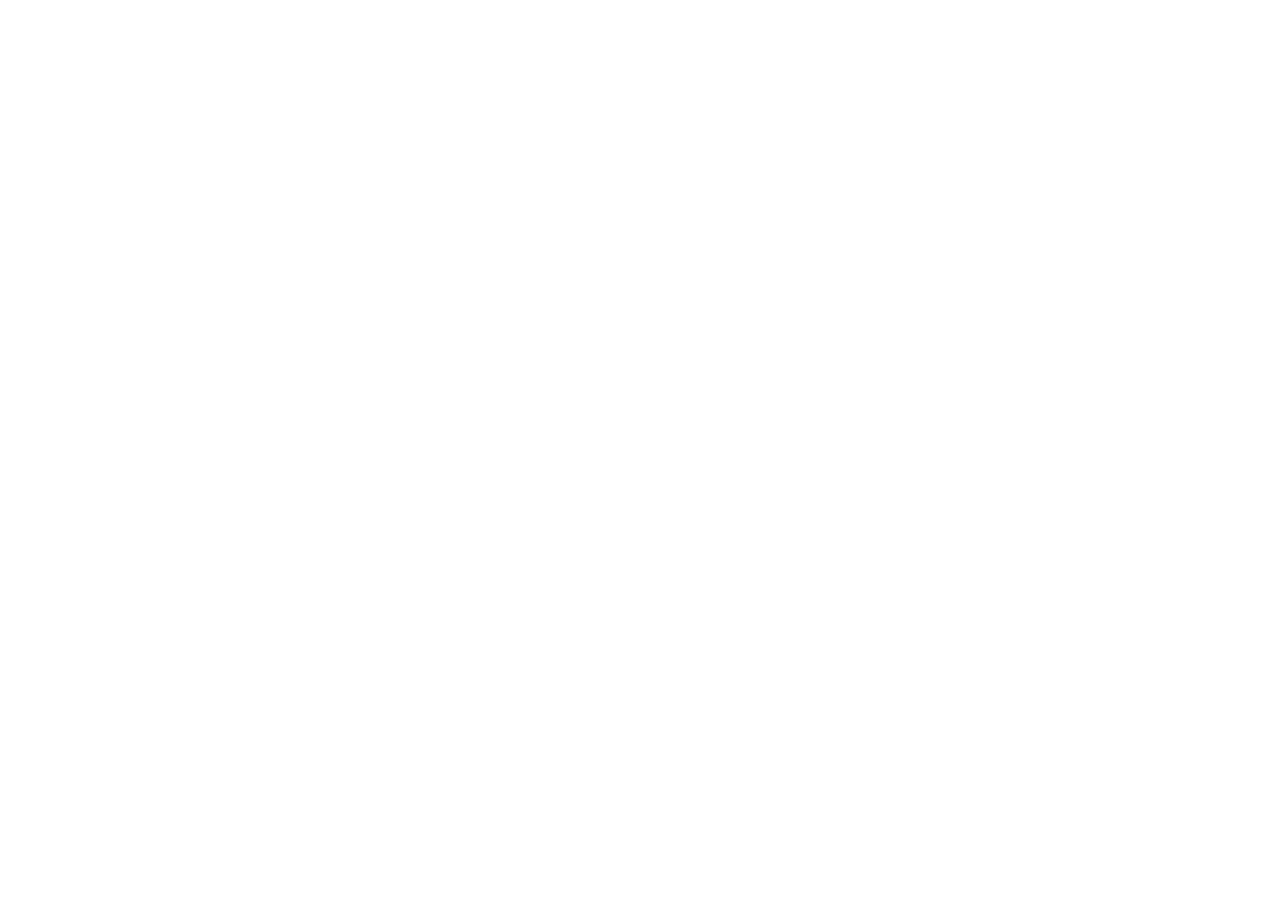
==== index.html @ b0abeb09 "Initial commit" ====
<!DOCTYPE html>

<!DOCTYPE html>
<html>
<head>
    <meta charset="utf-8">
    <meta http-equiv="X-UA-Compatible" content="IE=edge,chrome=1">
    <meta name="description" content="" />
    <meta name="author" content="" />
    <meta name="keywords" content="creative developer" />
    <meta name="viewport" content="width=device-width, initial-scale=1, minimum-scale=1, maximum-scale=1">
    <meta id="viewport" name='viewport'>
    <meta property="og:site_name" content="" />
    <meta property="og:url" content="http://www.cameronconway.co.uk/">
    <meta property="og:title" content="">
    <meta property="og:description" content="">
    <meta name="google-site-verification" content="sNT5twqfQQoyEocj9XzSA1aJ7iYpX0CcwE7xNDuxiaE" />


    <title></title>
    <meta charset="utf-8">
    <link rel="stylesheet" type="text/css" href="css/style.css">
    <link href="https://fonts.googleapis.com/css?family=Roboto" rel="stylesheet">
    <!-- <link href='https://fonts.googleapis.com/css?family=Roboto+Slab:400,300' rel='stylesheet' type='text/css'> -->

    <link rel="stylesheet" href="https://cdnjs.cloudflare.com/ajax/libs/font-awesome/4.7.0/css/font-awesome.min.css">

    <link rel="shortcut icon" href="images/qianqian-ye-favicon.png">
    <link rel="apple-touch-icon" href="images/qianqian-ye-favicon.png">


</head>
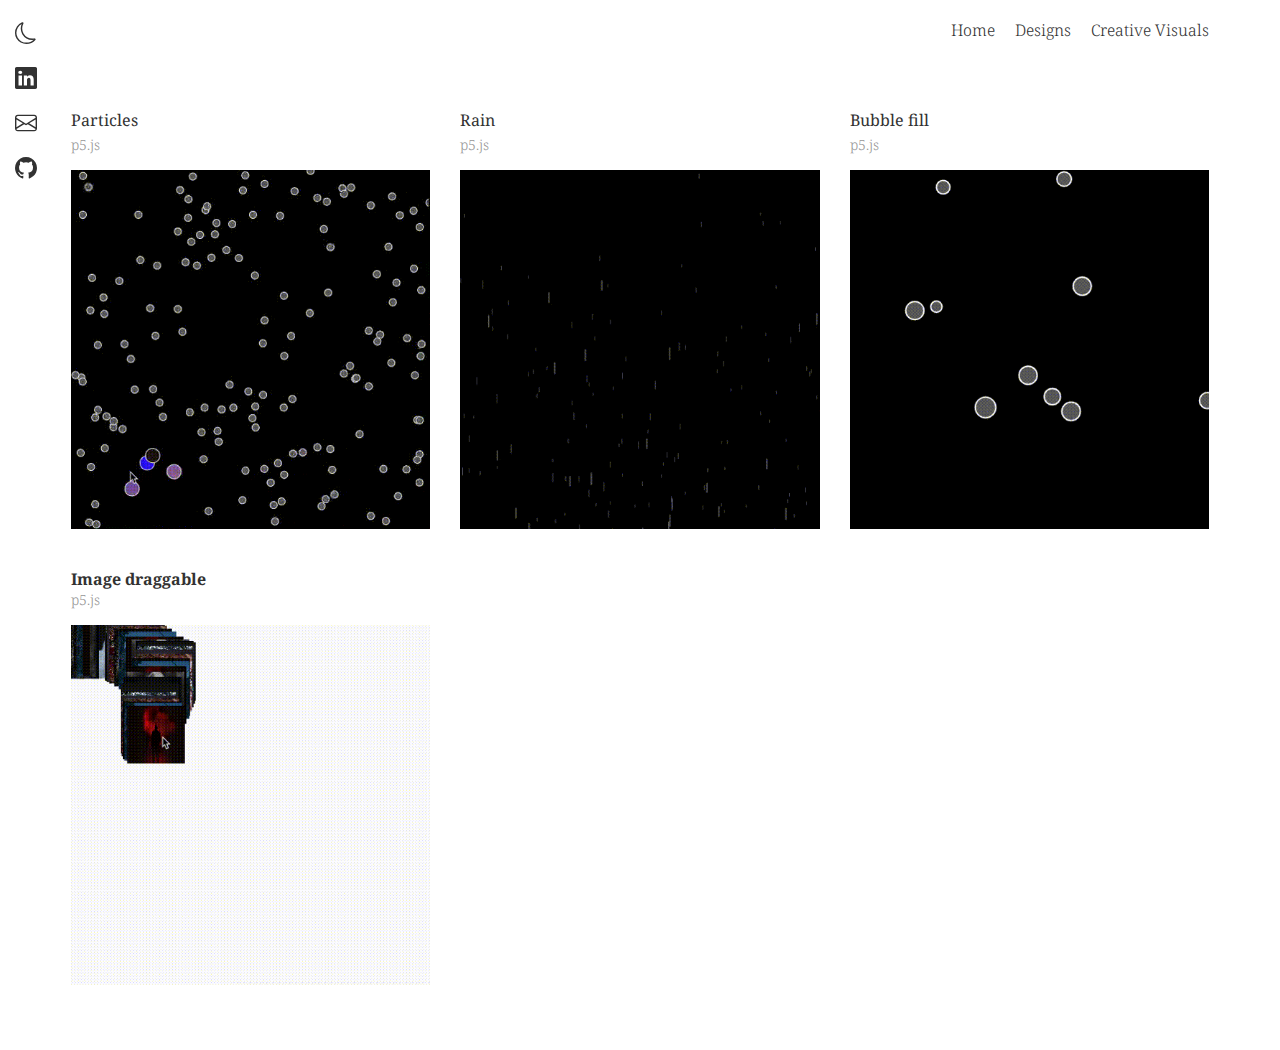
==== commit 1c25895e: "Updates" ====
--- a/index.html
+++ b/index.html
@@ -20,13 +20,130 @@
     <title></title>
     <meta charset="utf-8">
     <link rel="stylesheet" type="text/css" href="css/style.css">
-    <link href="https://fonts.googleapis.com/css?family=Roboto" rel="stylesheet">
-    <!-- <link href='https://fonts.googleapis.com/css?family=Roboto+Slab:400,300' rel='stylesheet' type='text/css'> -->
 
-    <link rel="stylesheet" href="https://cdnjs.cloudflare.com/ajax/libs/font-awesome/4.7.0/css/font-awesome.min.css">
+    <link rel="shortcut icon" href="favicon.png">
+    <link rel="apple-touch-icon" href="favicon.png">
 
-    <link rel="shortcut icon" href="images/qianqian-ye-favicon.png">
-    <link rel="apple-touch-icon" href="images/qianqian-ye-favicon.png">
+    <!DOCTYPE html>
+<html lang="en">
+    <head>
+        <meta charset="UTF-8" />
+        <meta name="viewport" content="width=device-width, initial-scale=1" />
+        <meta http-equiv="X-UA-Compatible" content="ie=edge" />
+        <link ref="canonical" href="https://cameronconway.co.uk" />
+        <title>Cameron Conway</title>
+        <!-- Basics -->
+        <meta name="author" content="Cameron Conway" />
+        <meta name="description" content="Cameron Conway's portfolio website" />
+        <meta
+            name="keywords"
+            content="web development, design, portfolio, projects, software, software engineering, accessibility, user friendly, websites, JavaScript, HTML, CSS, p5.js, React"
+        />
+        <!-- Open Graph -->
+        <meta property="og:title" content="Cameron Conway" />
+        <meta property="og:type" content="website" />
+        <meta
+            property="og:description"
+            content="Cameron Conway's portfolio website."
+        />
+        <!-- <meta property="og:image" content="" /> -->
+        <meta property="og:locale" content="en_GB" />
+        <meta property="og:url" content="https://cameronconway.co.uk" />
+
+        <!-- CSS -->
+        <link rel="stylesheet" href="styles/global.css" />
+        <link rel="stylesheet" href="styles/icon-navigation.css" />
+        <link rel="stylesheet" href="styles/projects.css" />
+
+        <!-- CDNs -->
+        <link rel="stylesheet" href="https://cdn.jsdelivr.net/npm/bootstrap-icons@1.10.5/font/bootstrap-icons.css">
+
+        <!-- Fonts -->
+        <link rel="preconnect" href="https://fonts.googleapis.com" />
+        <link rel="preconnect" href="https://fonts.gstatic.com" crossorigin />
+        <link
+            href="https://fonts.googleapis.com/css2?family=Noto+Serif:wght@100;200;300;400;500&display=swap"
+            rel="stylesheet"
+        />
+
+        <!-- Favicon -->
+        <!-- <link rel="shortcut icon" href="">
+        <link rel="apple-touch-icon" href=""> -->
+        <!-- <meta name="theme-color" content="#319197"> -->
+    </head>
+    <body>
+        <div class="app-container light-mode">
+            <div class="wrapper">
+
+                <!-- Icon Navigation -->
+                <nav class="navigation">
+                    <div class="icon-navigation-container">
+                        <!-- Change icon from 'lightbulb' to 'moon' -->
+                        <button id="dark-mode" data-darkmode="false" onclick=updateDarkMode(this)>
+                            <i class="bi bi-moon"></i>
+                        </button>
+
+                        <div class="social-item">
+                            <a href="https://www.linkedin.com/in/cameronteconway" title="Find me on LinkedIn" target="_blank">
+                                <i class="bi bi-linkedin"></i>
+                            </a>
+                        </div>
+                        <div class="social-item">
+                            <a href="mailto:cameronteconway@outlook.com" title="Send an email to Cameron Conway" target="_blank">
+                                <i class="bi bi-envelope"></i>
+                            </a>
+                        </div>
+                        <div class="social-item">
+                            <a href="https://github.com/cameronteconway" title="View my work on GitHub" target="_blank">
+                                <i class="bi bi-github"></i>
+                            </a>
+                        </div>
+
+                    </div>
+                    <div class="primary-nav">
+                        <ul>
+                            <li><a href="/">Home</a></li>
+                            <li><a href="designs.html">Designs</a></li>
+                            <li><a href="#">Creative Visuals</a></li>
+                        </ul>
+                    </div>
+                </nav>
+                <!-- Navigation -->
+                <main class="content">
+                    <div class="projects">
+
+                        <a href="https://cameronconway.co.uk/creative-visuals/p5-particles" target="_blank" class="project-item">
+                            <span>Particles</span>
+                            <p>p5.js </p>
+                            <img src="images/particles.gif">
+                        </a>
+
+                        <a href="https://cameronconway.co.uk/creative-visuals/p5-rain" target="_blank" class="project-item">
+                            <span>Rain</span>
+                            <p>p5.js</p>
+                            <img src="images/rain.gif">
+                        </a>
+
+                        <a href="https://cameronconway.co.uk/creative-visuals/p5-bubble-fill" target="_blank" class="project-item">
+                            <span>Bubble fill</span>
+                            <p>p5.js</p>
+                            <img src="images/bubble-fill.gif">
+                        </a>
+
+                        <div class="project-item">
+                            <span>Image draggable</span>
+                            <p>p5.js</p>
+                            <img src="images/image-drag.gif">
+                        </div>
+                    </div>
+                </main>
+            </div>
+        </div>
+
+        <script src="/index.js"></script>
+    </body>
+</html>
+
 
 
 </head>--- a/styles/global.css
+++ b/styles/global.css
@@ -0,0 +1,83 @@
+* {
+    font-family: 'Noto Serif', serif;
+    margin: 0;
+    padding: 0;
+    box-sizing: border-box;
+}
+
+.app-container {
+    position: absolute;
+    top: 0;
+    bottom: 0;
+    width: 100%;
+} 
+.wrapper {
+    max-width: 1250px;
+    margin: auto;
+    padding: 0 1.5rem 0 3.5rem;
+    overflow: auto;
+}
+
+p,
+a {
+    font-size: 16px;
+    line-height: 30px;
+    font-weight: 300;
+}
+
+/* Medium devices (landscape tablets, 500px and up) */
+@media only screen and (min-width: 600px) {
+}
+
+@media only screen and (min-width: 768px) {
+    .wrapper {
+        max-width: 1250px;
+        margin: auto;
+        padding: 0 3.5rem 0 3.5rem;
+        overflow: auto;
+    }
+}
+
+@media only screen and (min-width: 992px) {
+    
+}
+
+@media only screen and (min-width: 1200px) {
+}
+
+/* About */
+.content .about h1 {
+    margin: 40px 0 40px 0;
+}
+
+/* Dark Mode */
+.dark-mode {
+    transition: 0.4s;
+}
+.dark-mode h1,
+.dark-mode p,
+.dark-mode span,
+.dark-mode a {
+    color: white;
+    transition: 0.4s;
+}
+.dark-mode .navigation .bi {
+    color: white;
+    transition: 0s;
+}
+
+/* Light Mode */
+.light-mode {
+    transition: 0.4s;
+}
+.light-mode h1,
+.light-mode p,
+.light-mode span,
+.light-mode a {
+    color: rgb(50, 50, 50);
+    transition: 0.4s;
+}
+.light-mode .navigation .bi {
+    color: rgb(50, 50, 50);
+    transition: 0s;
+}--- a/styles/icon-navigation.css
+++ b/styles/icon-navigation.css
@@ -0,0 +1,82 @@
+.navigation {
+    margin-top: 15px;
+}
+.navigation .icon-navigation-container {
+    top: 17px;
+    left: 15px;
+    position: fixed;
+}
+.navigation .icon-navigation-container button {
+    background: none;
+    font-size: 22px;
+    border: none;
+    cursor: pointer;
+    margin-bottom: 15px;
+}
+
+/* .navigation .icon-navigation-container button:hover i {
+    color: rgb(214, 40, 40) !important;
+} */
+
+.navigation .icon-navigation-container .social-item {
+    margin-bottom: 15px;
+    cursor: pointer;
+}
+.navigation .icon-navigation-container .social-item a {
+    font-size: 22px;
+}
+/* .navigation .icon-navigation-container .social-item a:hover i {
+    color: rgb(214, 40, 40) !important;
+} */
+
+/* Primary Nav */
+.navigation .primary-nav ul {
+    list-style: none;
+    display: flex;
+    justify-content: space-between;
+    margin-bottom: 50px;
+}
+.navigation .primary-nav ul {
+    display: flex;
+    justify-content: flex-end;
+}
+.navigation .primary-nav ul li a {
+    display: block;
+    margin: 0 10px;
+    text-decoration: none;
+}
+.navigation .primary-nav ul li a:hover,
+.navigation .primary-nav ul li a:focus {
+    text-decoration: underline;
+}
+
+.navigation .primary-nav ul li:nth-of-type(1) a {
+    display: block;
+    margin: 0 10px 0 0;
+
+}
+.navigation .primary-nav ul li:nth-of-type(3) a {
+    display: block;
+    margin: 0 0 0 10px;
+}
+
+/* Medium devices (landscape tablets, 500px and up) */
+@media only screen and (min-width: 600px) {
+}
+
+@media only screen and (min-width: 768px) {
+    /* .navigation .primary-nav ul {
+        display: flex;
+        justify-content: flex-end;
+    } */
+
+}
+
+@media only screen and (min-width: 992px) {
+    
+}
+
+@media only screen and (min-width: 1200px) {
+}
+
+
--- a/styles/projects.css
+++ b/styles/projects.css
@@ -0,0 +1,62 @@
+main .projects {
+    display: grid;
+    width: 100%;
+    grid-template-columns: 1fr;
+    column-gap: 30px;
+    row-gap: 30px;
+    margin: 15px 0;
+}
+
+main .projects .project-item {
+    /* border: 1px solid red; */
+    text-decoration: none;
+}
+main .projects .project-item:hover span,
+main .projects .project-item:focus span {
+    text-decoration: underline;
+}
+main .projects .project-item:hover p,
+main .projects .project-item:focus p {
+    color: rgb(50, 50, 50);
+}
+main .projects .project-item:hover img,
+main .projects .project-item:focus img {
+    /* opacity: 0.7; */
+}
+
+
+
+main .projects .project-item span {
+    font-weight: bolder;
+    display: block;
+    margin-bottom: -5px;
+}
+main .projects .project-item p {
+    color: rgb(150, 150, 150);
+    margin-bottom: 10px;
+    font-size: 14px;
+}
+
+main .projects .project-item img {
+    width: 100%;
+    height: auto;
+}
+
+/* Medium devices (landscape tablets, 500px and up) */
+@media only screen and (min-width: 600px) {
+}
+
+@media only screen and (min-width: 768px) {
+    main .projects {
+        grid-template-columns: repeat(3,1fr);
+        column-gap: 30px;
+        margin: 60px 0;
+    }
+}
+
+@media only screen and (min-width: 992px) {
+    
+}
+
+@media only screen and (min-width: 1200px) {
+}
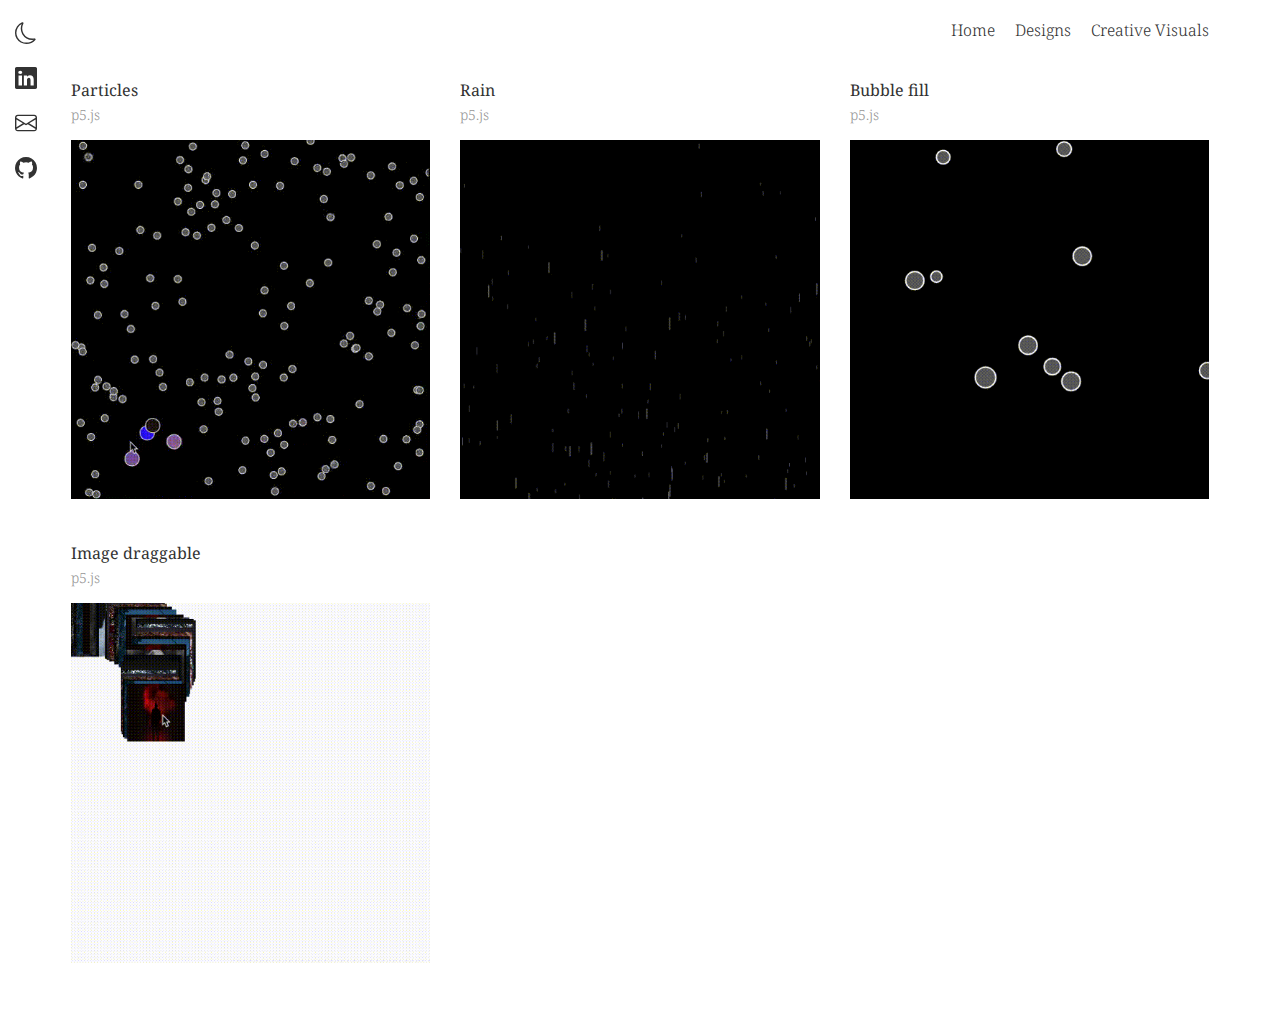
==== commit 83b53129: "Updates" ====
--- a/index.html
+++ b/index.html
@@ -102,9 +102,9 @@
                     </div>
                     <div class="primary-nav">
                         <ul>
-                            <li><a href="/">Home</a></li>
-                            <li><a href="designs.html">Designs</a></li>
-                            <li><a href="#">Creative Visuals</a></li>
+                            <li><a href="https://cameronconway.co.uk">Home</a></li>
+                            <li><a href="https://cameronconway.co.uk/designs.html">Designs</a></li>
+                            <li><a href="/">Creative Visuals</a></li>
                         </ul>
                     </div>
                 </nav>
@@ -112,29 +112,29 @@
                 <main class="content">
                     <div class="projects">
 
-                        <a href="https://cameronconway.co.uk/creative-visuals/p5-particles" target="_blank" class="project-item">
+                        <a href="/p5-particles/index.html" class="project-item">
                             <span>Particles</span>
                             <p>p5.js </p>
                             <img src="images/particles.gif">
                         </a>
 
-                        <a href="https://cameronconway.co.uk/creative-visuals/p5-rain" target="_blank" class="project-item">
+                        <a href="/p5-rain/index.html" class="project-item">
                             <span>Rain</span>
                             <p>p5.js</p>
                             <img src="images/rain.gif">
                         </a>
 
-                        <a href="https://cameronconway.co.uk/creative-visuals/p5-bubble-fill" target="_blank" class="project-item">
+                        <a href="/p5-bubble-fill/index.html" class="project-item">
                             <span>Bubble fill</span>
                             <p>p5.js</p>
                             <img src="images/bubble-fill.gif">
                         </a>
 
-                        <div class="project-item">
+                        <a href="/p5-image-draggable/index.html" class="project-item">
                             <span>Image draggable</span>
                             <p>p5.js</p>
                             <img src="images/image-drag.gif">
-                        </div>
+                        </a>
                     </div>
                 </main>
             </div>
--- a/styles/icon-navigation.css
+++ b/styles/icon-navigation.css
@@ -34,7 +34,7 @@
     list-style: none;
     display: flex;
     justify-content: space-between;
-    margin-bottom: 50px;
+    margin-bottom: 20px;
 }
 .navigation .primary-nav ul {
     display: flex;
--- a/styles/projects.css
+++ b/styles/projects.css
@@ -50,7 +50,7 @@
     main .projects {
         grid-template-columns: repeat(3,1fr);
         column-gap: 30px;
-        margin: 60px 0;
+        margin: 30px 0 60px 0;
     }
 }
 
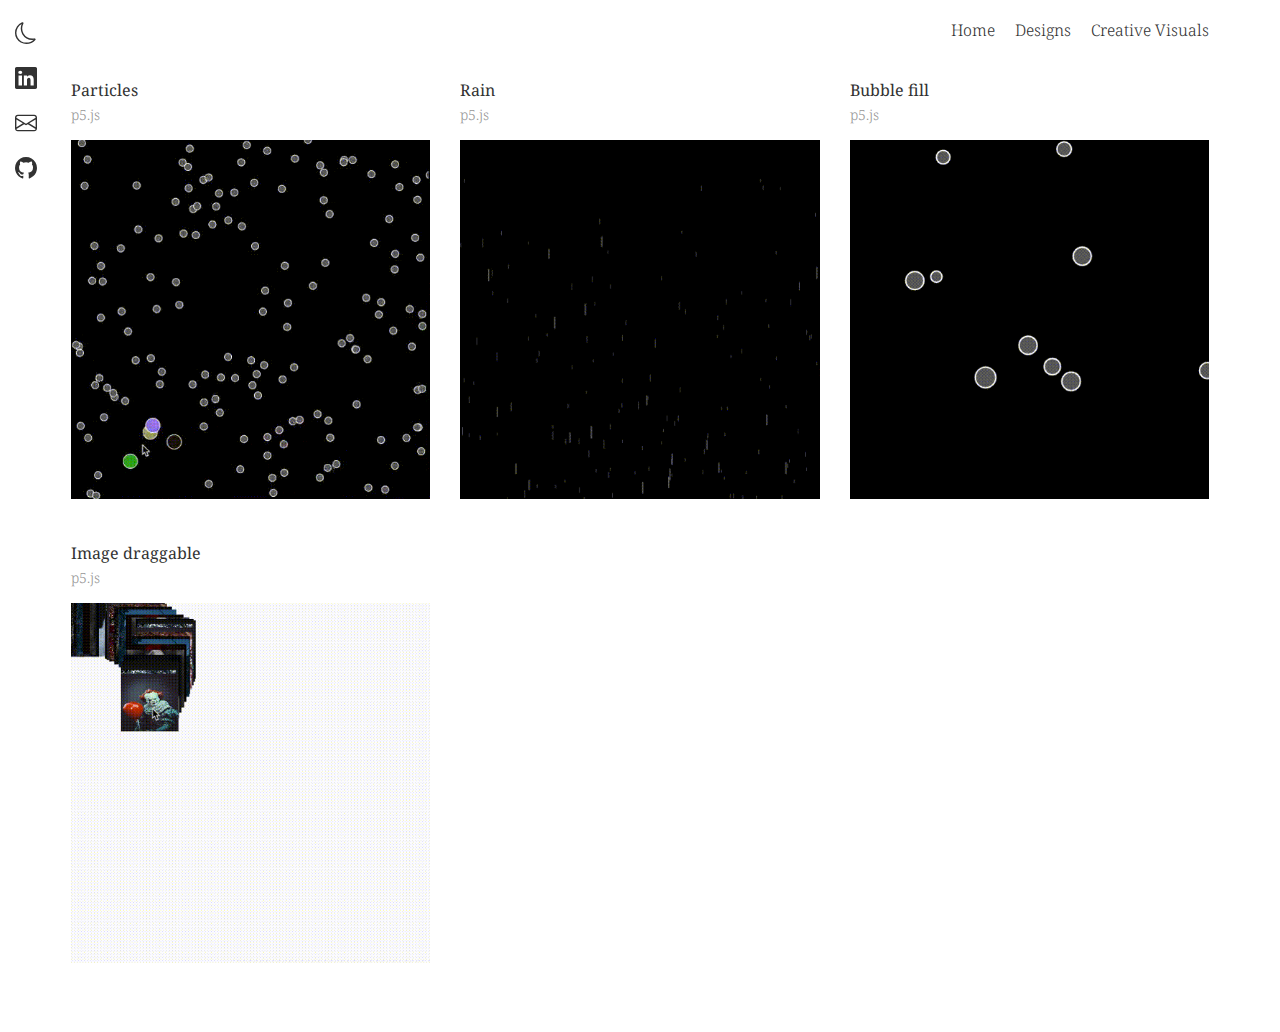
==== commit 0cb76051: "Updates" ====
--- a/index.html
+++ b/index.html
@@ -67,8 +67,8 @@
         />
 
         <!-- Favicon -->
-        <!-- <link rel="shortcut icon" href="">
-        <link rel="apple-touch-icon" href=""> -->
+        <link rel="shortcut icon" href="images/favicon.ico">
+        <link rel="apple-touch-icon" href="images/favicon.ico">
         <!-- <meta name="theme-color" content="#319197"> -->
     </head>
     <body>
@@ -112,25 +112,25 @@
                 <main class="content">
                     <div class="projects">
 
-                        <a href="/p5-particles/index.html" class="project-item">
+                        <a href="creative-visuals/p5-particles" class="project-item">
                             <span>Particles</span>
                             <p>p5.js </p>
                             <img src="images/particles.gif">
                         </a>
 
-                        <a href="/p5-rain/index.html" class="project-item">
+                        <a href="creative-visuals/p5-rain" class="project-item">
                             <span>Rain</span>
                             <p>p5.js</p>
                             <img src="images/rain.gif">
                         </a>
 
-                        <a href="/p5-bubble-fill/index.html" class="project-item">
+                        <a href="creative-visuals/p5-bubble-fill" class="project-item">
                             <span>Bubble fill</span>
                             <p>p5.js</p>
                             <img src="images/bubble-fill.gif">
                         </a>
 
-                        <a href="/p5-image-draggable/index.html" class="project-item">
+                        <a href="creative-visuals/p5-image-draggable" class="project-item">
                             <span>Image draggable</span>
                             <p>p5.js</p>
                             <img src="images/image-drag.gif">
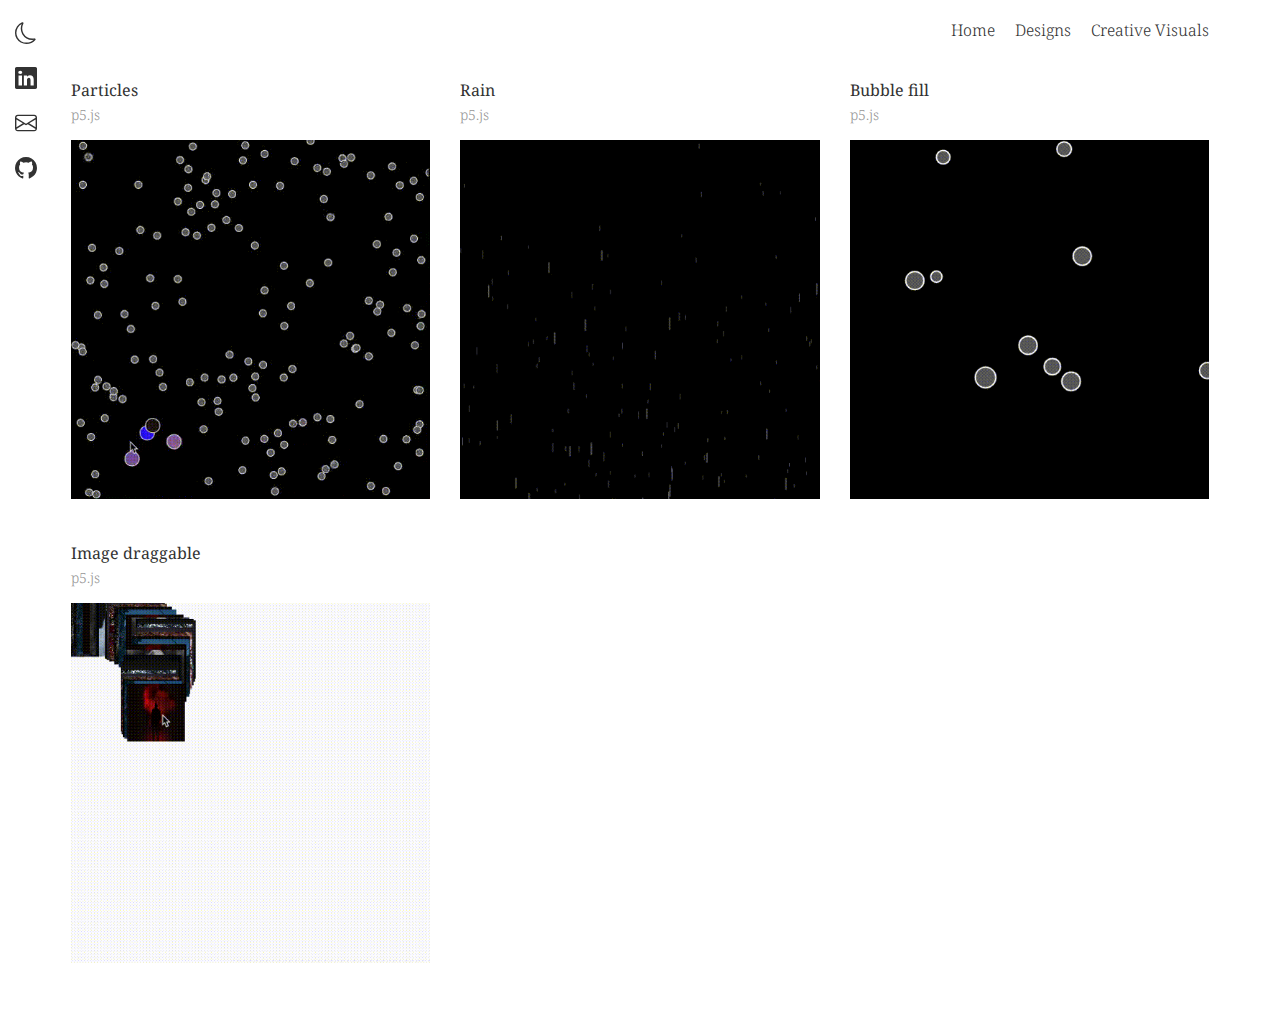
==== commit bc81363f: "Link changes" ====
--- a/index.html
+++ b/index.html
@@ -1,37 +1,11 @@
 <!DOCTYPE html>
-
-<!DOCTYPE html>
-<html>
-<head>
-    <meta charset="utf-8">
-    <meta http-equiv="X-UA-Compatible" content="IE=edge,chrome=1">
-    <meta name="description" content="" />
-    <meta name="author" content="" />
-    <meta name="keywords" content="creative developer" />
-    <meta name="viewport" content="width=device-width, initial-scale=1, minimum-scale=1, maximum-scale=1">
-    <meta id="viewport" name='viewport'>
-    <meta property="og:site_name" content="" />
-    <meta property="og:url" content="http://www.cameronconway.co.uk/">
-    <meta property="og:title" content="">
-    <meta property="og:description" content="">
-    <meta name="google-site-verification" content="sNT5twqfQQoyEocj9XzSA1aJ7iYpX0CcwE7xNDuxiaE" />
-
-
-    <title></title>
-    <meta charset="utf-8">
-    <link rel="stylesheet" type="text/css" href="css/style.css">
-
-    <link rel="shortcut icon" href="favicon.png">
-    <link rel="apple-touch-icon" href="favicon.png">
-
-    <!DOCTYPE html>
 <html lang="en">
     <head>
         <meta charset="UTF-8" />
         <meta name="viewport" content="width=device-width, initial-scale=1" />
         <meta http-equiv="X-UA-Compatible" content="ie=edge" />
-        <link ref="canonical" href="https://cameronconway.co.uk" />
-        <title>Cameron Conway</title>
+        <link ref="canonical" href="https://cameronconway.co.uk/creative-visuals" />
+        <title>Cameron Conway - Creative Visuals</title>
         <!-- Basics -->
         <meta name="author" content="Cameron Conway" />
         <meta name="description" content="Cameron Conway's portfolio website" />
@@ -48,7 +22,7 @@
         />
         <!-- <meta property="og:image" content="" /> -->
         <meta property="og:locale" content="en_GB" />
-        <meta property="og:url" content="https://cameronconway.co.uk" />
+        <meta property="og:url" content="https://cameronconway.co.uk/creative-visuals" />
 
         <!-- CSS -->
         <link rel="stylesheet" href="styles/global.css" />
@@ -102,9 +76,9 @@
                     </div>
                     <div class="primary-nav">
                         <ul>
-                            <li><a href="https://cameronconway.co.uk">Home</a></li>
-                            <li><a href="https://cameronconway.co.uk/designs.html">Designs</a></li>
-                            <li><a href="/">Creative Visuals</a></li>
+                            <li><a href="/">Home</a></li>
+                            <li><a href="/designs.html">Designs</a></li>
+                            <li><a href="/creative-visuals">Creative Visuals</a></li>
                         </ul>
                     </div>
                 </nav>
@@ -112,25 +86,25 @@
                 <main class="content">
                     <div class="projects">
 
-                        <a href="creative-visuals/p5-particles" class="project-item">
+                        <a href="/p5-particles" class="project-item">
                             <span>Particles</span>
                             <p>p5.js </p>
                             <img src="images/particles.gif">
                         </a>
 
-                        <a href="creative-visuals/p5-rain" class="project-item">
+                        <a href="/p5-rain" class="project-item">
                             <span>Rain</span>
                             <p>p5.js</p>
                             <img src="images/rain.gif">
                         </a>
 
-                        <a href="creative-visuals/p5-bubble-fill" class="project-item">
+                        <a href="/p5-bubble-fill" class="project-item">
                             <span>Bubble fill</span>
                             <p>p5.js</p>
                             <img src="images/bubble-fill.gif">
                         </a>
 
-                        <a href="creative-visuals/p5-image-draggable" class="project-item">
+                        <a href="/p5-image-draggable" class="project-item">
                             <span>Image draggable</span>
                             <p>p5.js</p>
                             <img src="images/image-drag.gif">
